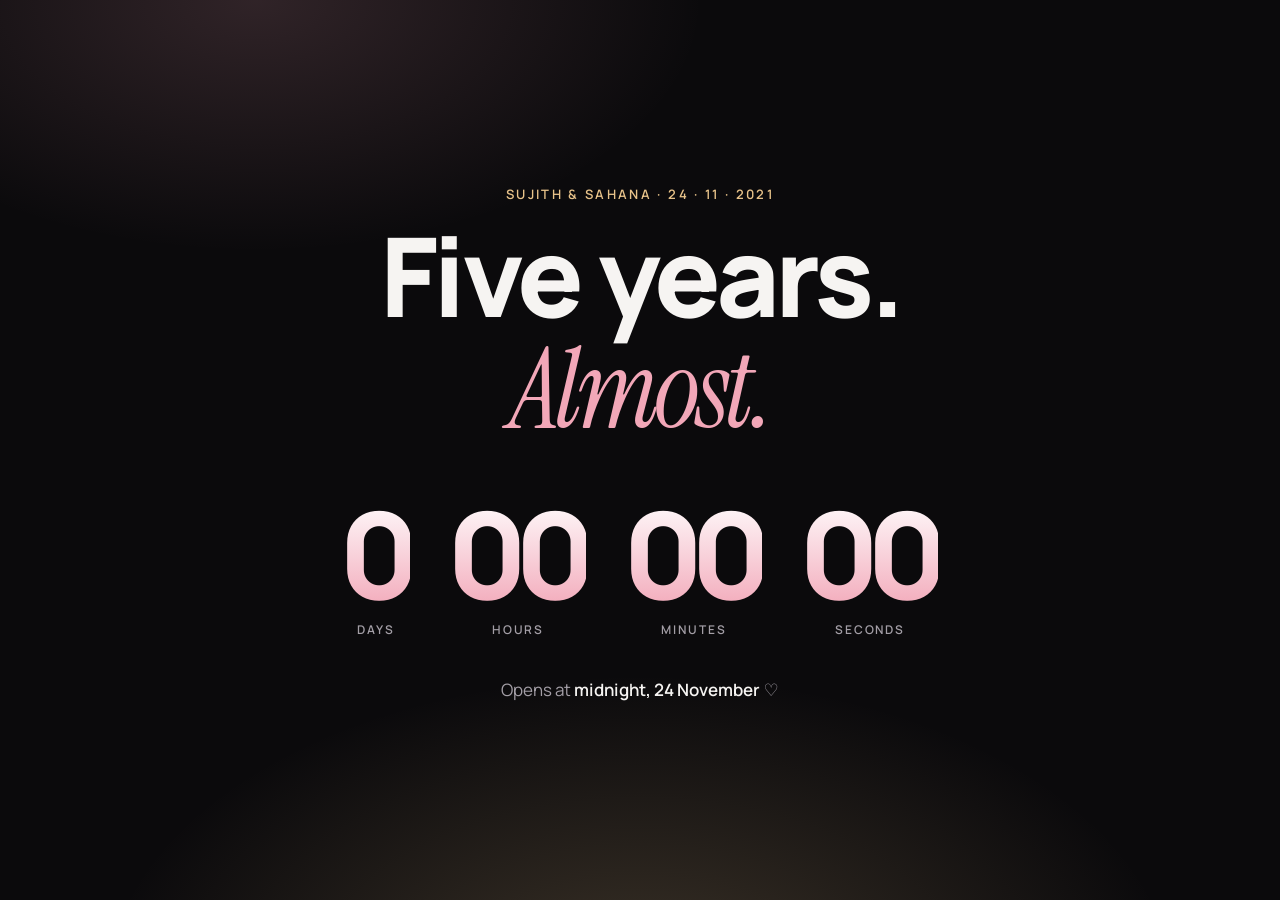
==== public/countdown.html @ 38e011a0 "Hold the site behind a countdown until midnight on 24 Nov A Pages Function serves countdown.html for" ====
<!DOCTYPE html>
<html lang="en">
<head>
<meta charset="utf-8">
<meta name="viewport" content="width=device-width, initial-scale=1, viewport-fit=cover">
<meta name="robots" content="noindex, nofollow">
<title>Five Years of Us</title>
<link rel="preconnect" href="https://fonts.googleapis.com">
<link rel="preconnect" href="https://fonts.gstatic.com" crossorigin>
<link rel="stylesheet" href="https://fonts.googleapis.com/css2?family=Manrope:wght@500;600;700;800&family=Instrument+Serif:ital@0;1&display=swap">
<style>
  :root { --black: #0b0a0c; --white: #f6f4f2; --mute: #a39ea6; --rose: #f2a7b8; --gold: #e8c38a; color-scheme: dark; }
  * { box-sizing: border-box; }
  html, body { height: 100%; margin: 0; }
  body {
    background:
      radial-gradient(60% 50% at 50% 110%, rgba(232,195,138,.22), transparent 70%),
      radial-gradient(50% 40% at 20% 0%, rgba(242,167,184,.16), transparent 70%),
      var(--black);
    color: var(--white); font-family: "Manrope", -apple-system, "Segoe UI", system-ui, sans-serif;
    display: grid; place-items: center; text-align: center;
    padding: max(24px, env(safe-area-inset-top, 0px)) max(20px, env(safe-area-inset-right, 0px)) max(24px, env(safe-area-inset-bottom, 0px)) max(20px, env(safe-area-inset-left, 0px));
  }
  .kicker { font-size: 13px; font-weight: 600; letter-spacing: .18em; text-transform: uppercase; color: var(--gold); }
  h1 { margin: 16px 0 0; font-size: clamp(44px, 9vw, 110px); font-weight: 800; letter-spacing: -0.04em; line-height: 1; }
  h1 em { font-family: "Instrument Serif", Georgia, serif; font-weight: 400; color: var(--rose); }
  .clock { margin-top: 48px; display: flex; justify-content: center; gap: clamp(14px, 4vw, 40px); }
  .clock div { display: grid; gap: 8px; min-width: 2.2ch; }
  .clock b { font-size: clamp(48px, 11vw, 120px); font-weight: 800; letter-spacing: -0.05em; line-height: 1; font-variant-numeric: tabular-nums;
    background: linear-gradient(180deg, #fff, var(--rose)); -webkit-background-clip: text; background-clip: text; color: transparent; }
  .clock span { font-size: 12px; font-weight: 600; letter-spacing: .16em; text-transform: uppercase; color: var(--mute); }
  .sub { margin-top: 40px; color: var(--mute); font-size: 17px; }
  .sub strong { color: var(--white); font-weight: 600; }
  .heart { display: inline-block; animation: beat 1.4s ease-in-out infinite; }
  @keyframes beat { 0%, 100% { transform: scale(1); } 15% { transform: scale(1.18); } 30% { transform: scale(1); } }
  @media (prefers-reduced-motion: reduce) { .heart { animation: none; } }
</style>
</head>
<body>
  <main>
    <span class="kicker">Sujith &amp; Sahana · 24 · 11 · 2021</span>
    <h1>Five years.<br><em>Almost.</em></h1>
    <div class="clock" aria-live="off">
      <div><b id="d">0</b><span>Days</span></div>
      <div><b id="h">00</b><span>Hours</span></div>
      <div><b id="m">00</b><span>Minutes</span></div>
      <div><b id="s">00</b><span>Seconds</span></div>
    </div>
    <p class="sub">Opens at <strong>midnight, 24 November</strong> <span class="heart">♡</span></p>
  </main>
<script>
  // Keep in step with OPEN_AT in functions/_middleware.js
  var openAt = Date.parse('2026-11-24T00:00:00-08:00');
  var pad = function (n) { return String(n).padStart(2, '0'); };
  function tick() {
    var left = Math.max(0, openAt - Date.now());
    var t = Math.floor(left / 1000);
    document.getElementById('d').textContent = Math.floor(t / 86400);
    document.getElementById('h').textContent = pad(Math.floor(t / 3600) % 24);
    document.getElementById('m').textContent = pad(Math.floor(t / 60) % 60);
    document.getElementById('s').textContent = pad(t % 60);
    if (left === 0) { clearInterval(timer); setTimeout(function () { location.replace('/'); }, 1500); }
  }
  var timer = setInterval(tick, 1000);
  tick();
</script>
</body>
</html>
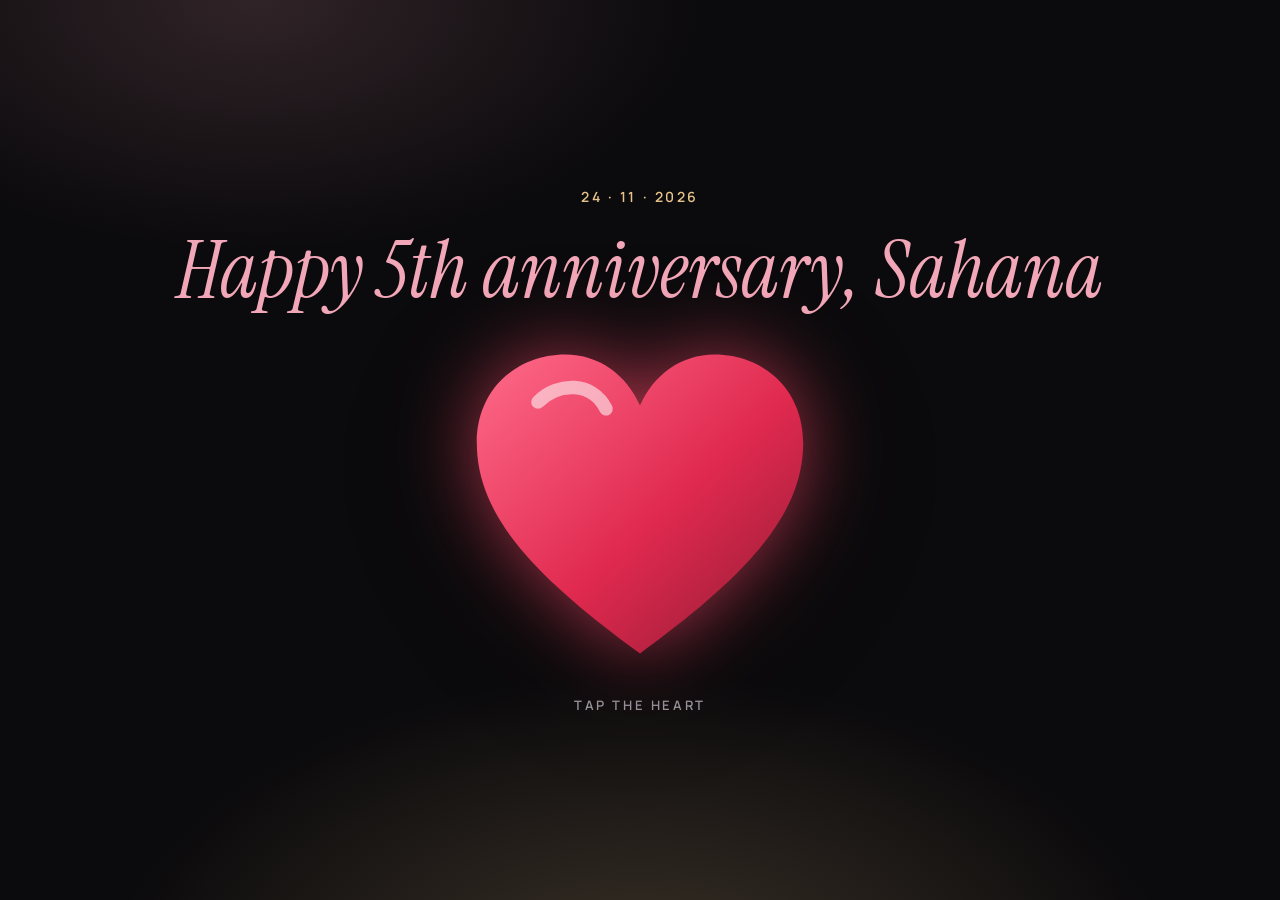
==== commit e90ec9e2: "Keep the celebration going while the letter is open; big heart opens the site at midnight Co-Authore" ====
--- a/public/countdown.html
+++ b/public/countdown.html
@@ -11,6 +11,7 @@
 <style>
   :root { --black: #0b0a0c; --white: #f6f4f2; --mute: #a39ea6; --rose: #f2a7b8; --gold: #e8c38a; color-scheme: dark; }
   * { box-sizing: border-box; }
+  [hidden] { display: none !important; }
   html, body { height: 100%; margin: 0; }
   body {
     background:
@@ -33,7 +34,21 @@
   .sub strong { color: var(--white); font-weight: 600; }
   .heart { display: inline-block; animation: beat 1.4s ease-in-out infinite; }
   @keyframes beat { 0%, 100% { transform: scale(1); } 15% { transform: scale(1.18); } 30% { transform: scale(1); } }
-  @media (prefers-reduced-motion: reduce) { .heart { animation: none; } }
+  /* at midnight: the clock gives way to one big heart that opens the site */
+  main { transition: opacity .8s ease, transform .8s ease; }
+  main.gone { opacity: 0; transform: scale(.94); pointer-events: none; }
+  .open { position: fixed; inset: 0; display: grid; place-content: center; justify-items: center; gap: 22px; padding: 24px; opacity: 0; transition: opacity 1s ease; }
+  .open.show { opacity: 1; }
+  .open .kicker { font-size: 14px; }
+  .open h2 { margin: 0; font-family: "Instrument Serif", Georgia, serif; font-style: italic; font-weight: 400; font-size: clamp(38px, 8vw, 80px); line-height: 1.05; color: var(--rose); }
+  .big-heart { width: min(64vw, 340px); aspect-ratio: 1; border: 0; padding: 0; background: none; cursor: pointer; -webkit-tap-highlight-color: transparent;
+    filter: drop-shadow(0 0 40px rgba(255,77,109,.65)) drop-shadow(0 20px 40px rgba(0,0,0,.6)); animation: beat 1.4s ease-in-out infinite; }
+  .big-heart svg { width: 100%; height: 100%; display: block; overflow: visible; }
+  .big-heart:focus-visible { outline: 2px solid var(--rose); outline-offset: 8px; border-radius: 24px; }
+  .big-heart.go { animation: grow .9s cubic-bezier(.6,0,.4,1) forwards; }
+  .tap { font-size: 13px; font-weight: 600; letter-spacing: .2em; text-transform: uppercase; color: var(--mute); }
+  @keyframes grow { to { transform: scale(14); opacity: .9; } }
+  @media (prefers-reduced-motion: reduce) { .heart, .big-heart { animation: none; } }
 </style>
 </head>
 <body>
@@ -48,6 +63,18 @@
     </div>
     <p class="sub">Opens at <strong>midnight, 24 November</strong> <span class="heart">♡</span></p>
   </main>
+  <div class="open" id="open" hidden>
+    <span class="kicker">24 · 11 · 2026</span>
+    <h2>Happy 5th anniversary, Sahana</h2>
+    <button type="button" class="big-heart" id="big-heart" aria-label="Open our story">
+      <svg viewBox="0 0 100 92" aria-hidden="true">
+        <defs><linearGradient id="hg" x1="0" y1="0" x2="1" y2="1"><stop offset="0" stop-color="#ff6b8a"/><stop offset=".55" stop-color="#e0294f"/><stop offset="1" stop-color="#8e1b33"/></linearGradient></defs>
+        <path d="M50 90 C 20 68 2 50 2 28 C 2 12 14 2 28 2 C 38 2 46 8 50 17 C 54 8 62 2 72 2 C 86 2 98 12 98 28 C 98 50 80 68 50 90 Z" fill="url(#hg)"/>
+        <path d="M20 16 C 26 10 36 10 40 18" fill="none" stroke="rgba(255,255,255,.55)" stroke-width="4" stroke-linecap="round"/>
+      </svg>
+    </button>
+    <span class="tap">Tap the heart</span>
+  </div>
 <script>
   // Keep in step with OPEN_AT in functions/_middleware.js
   var openAt = Date.parse('2026-11-24T00:00:00-08:00');
@@ -59,8 +86,18 @@
     document.getElementById('h').textContent = pad(Math.floor(t / 3600) % 24);
     document.getElementById('m').textContent = pad(Math.floor(t / 60) % 60);
     document.getElementById('s').textContent = pad(t % 60);
-    if (left === 0) { clearInterval(timer); setTimeout(function () { location.replace('/'); }, 1500); }
+    if (left === 0) { clearInterval(timer); showHeart(); }
   }
+  function showHeart() {
+    document.querySelector('main').classList.add('gone');
+    var o = document.getElementById('open');
+    o.hidden = false;
+    requestAnimationFrame(function () { requestAnimationFrame(function () { o.classList.add('show'); }); });
+  }
+  document.getElementById('big-heart').addEventListener('click', function () {
+    this.classList.add('go');
+    setTimeout(function () { location.replace('/'); }, 800);
+  });
   var timer = setInterval(tick, 1000);
   tick();
 </script>
